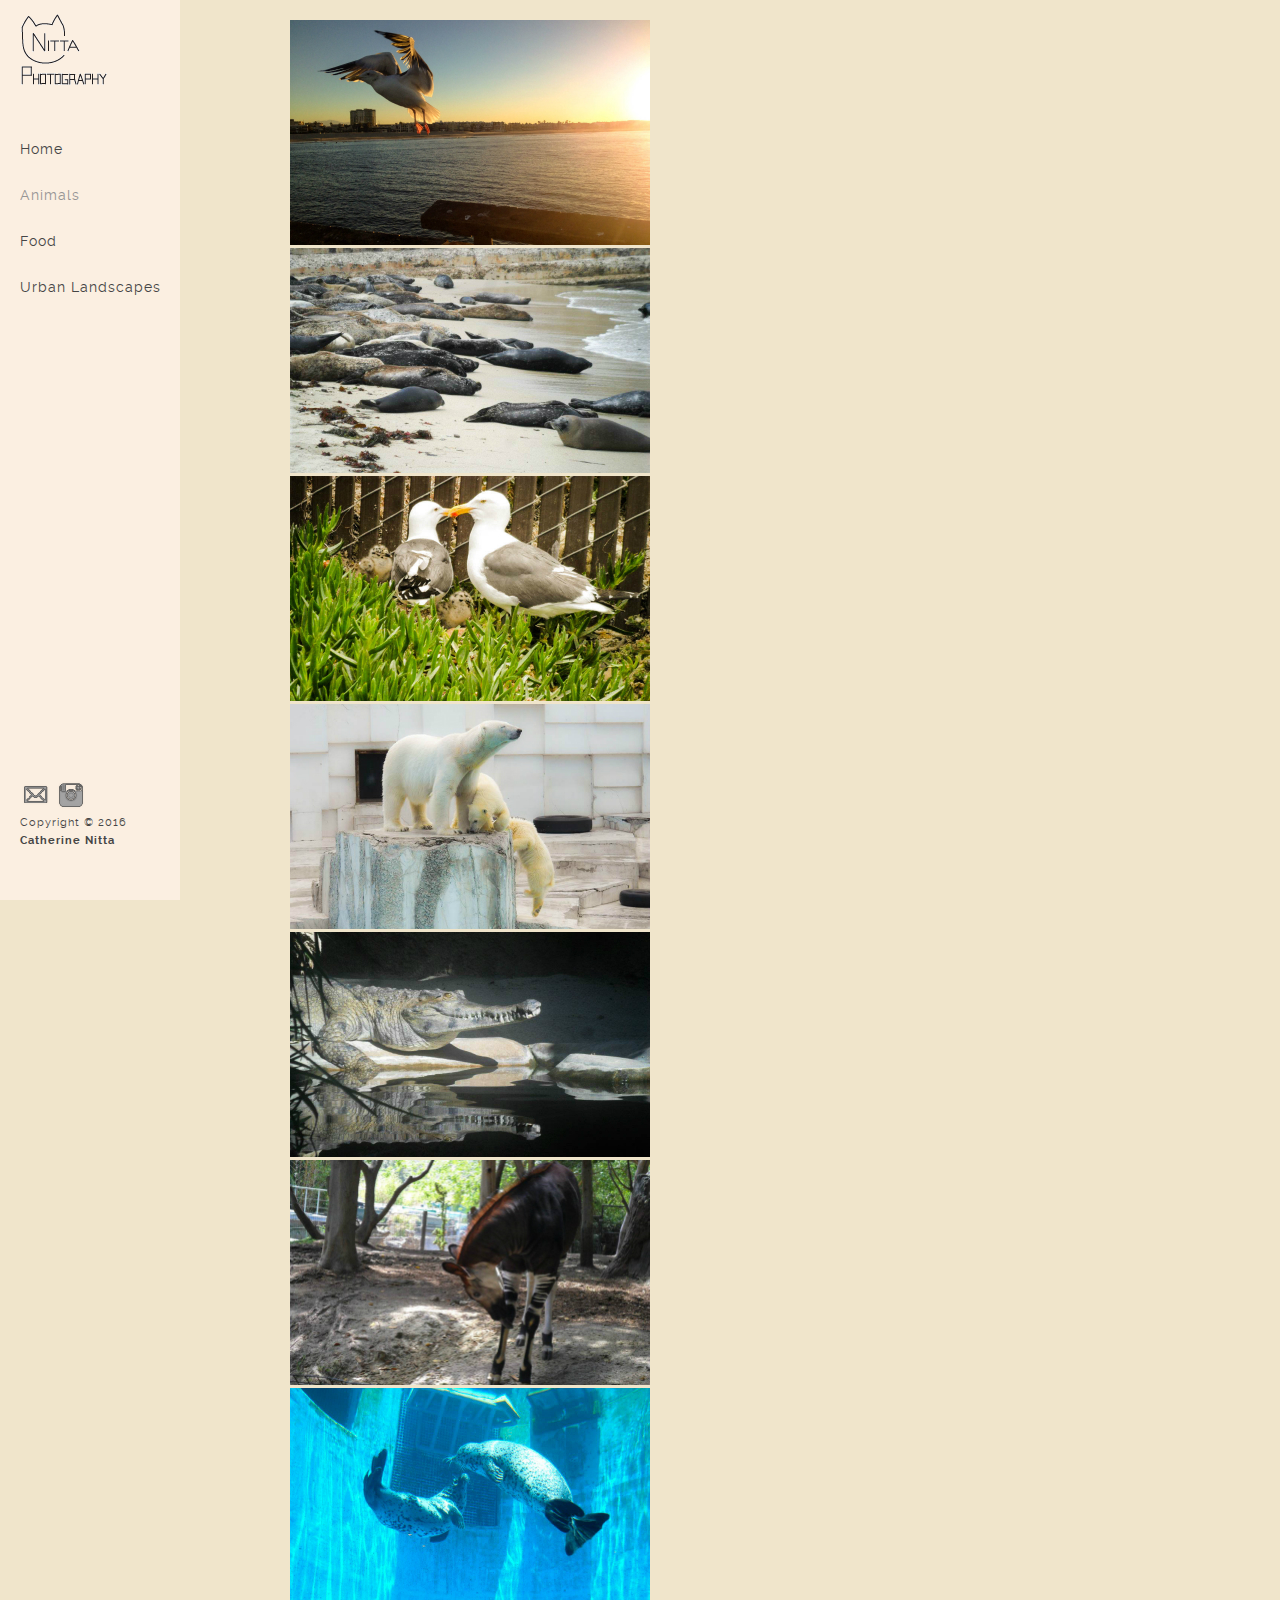
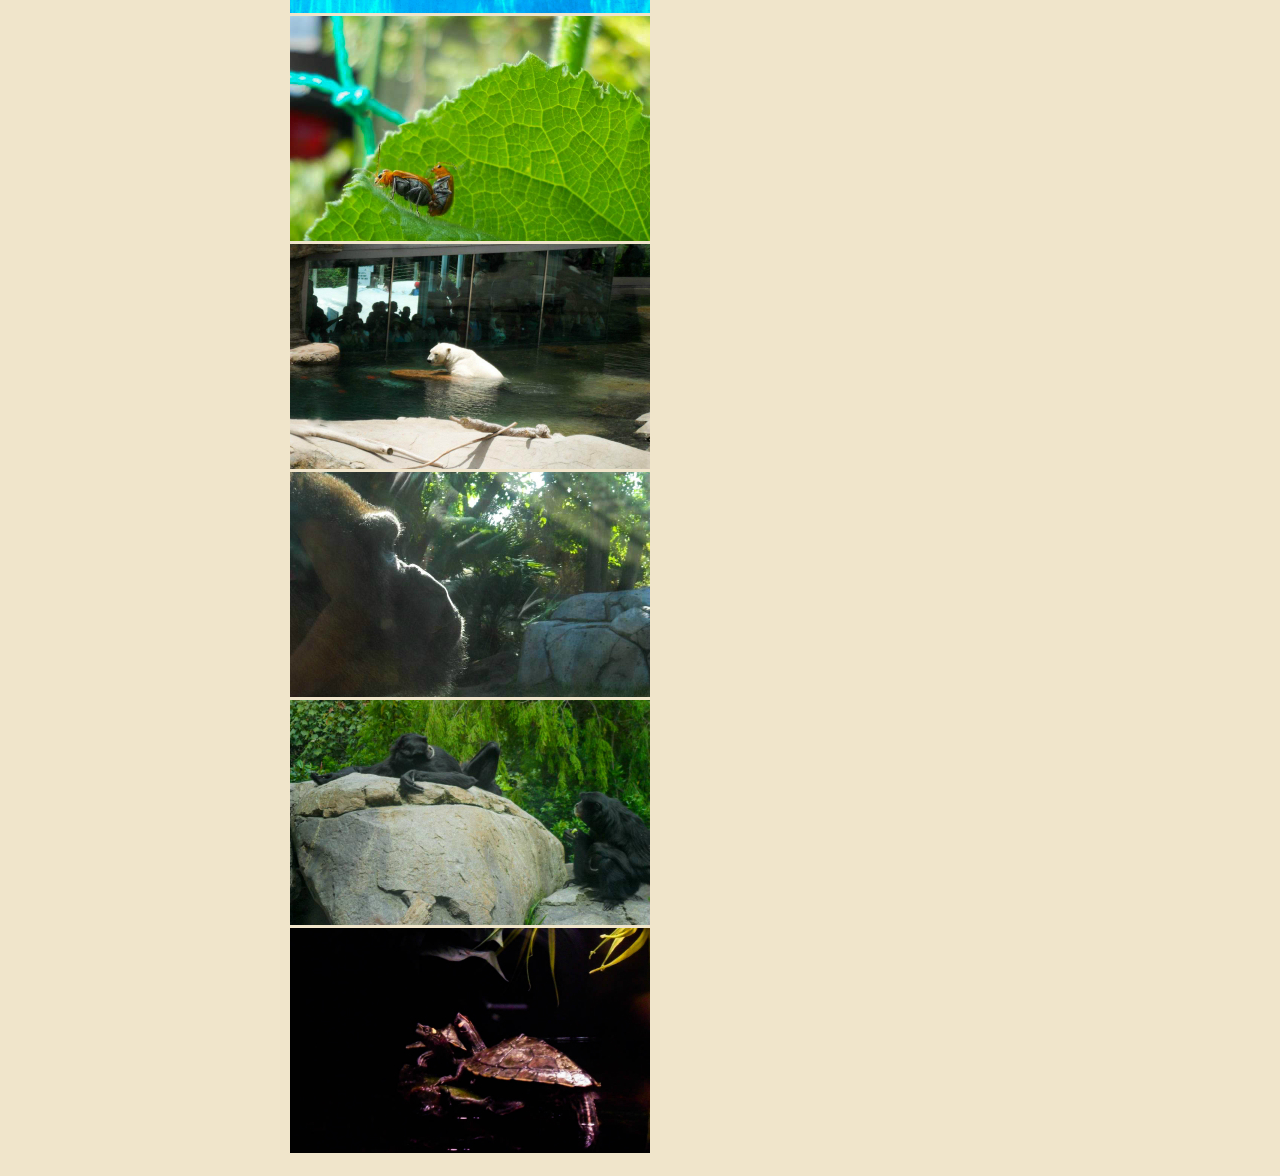
==== animals/index.html @ b9a24c85 "Merge pull request #2 from ni-tta/master" ====
<!DOCTYPE html>
<html>
<head>
	<title>Animals | Cat Nitta Photography</title>
	<meta http-equiv="Content-Type" content="text/html; charset=UTF-8" />

	<!-- Add jQuery library -->
	<script type="text/javascript" src="../js/jquery-1.10.1.min.js"></script>

	<!-- Add mousewheel plugin (this is optional) -->
	<script type="text/javascript" src="../js/jquery.mousewheel-3.0.6.pack.js"></script>

	<!-- Add fancyBox main JS and CSS files -->
	<script type="text/javascript" src="../source/jquery.fancybox.js?v=2.1.5"></script>
	<link rel="stylesheet" type="text/css" href="../source/jquery.fancybox.css?v=2.1.5" media="screen" />

	<!-- Add Button helper (this is optional) -->
	<link rel="stylesheet" type="text/css" href="../source/helpers/jquery.fancybox-buttons.css?v=1.0.5" />
	<script type="text/javascript" src="../source/helpers/jquery.fancybox-buttons.js?v=1.0.5"></script>

	<!-- Add Thumbnail helper (this is optional) -->
	<link rel="stylesheet" type="text/css" href="../source/helpers/jquery.fancybox-thumbs.css?v=1.0.7" />
	<script type="text/javascript" src="../source/helpers/jquery.fancybox-thumbs.js?v=1.0.7"></script>

	<!-- Add Media helper (this is optional) -->
	<script type="text/javascript" src="../source/helpers/jquery.fancybox-media.js?v=1.0.6"></script>

	<link rel="stylesheet" type="text/css" href="../css/reset.css">
	<link rel="stylesheet" type="text/css" href="../css/main.css">
    <script type="text/javascript" src="../js/main.js"></script>

	<script type="text/javascript">
		$(document).ready(function() {
			/*
			 *  Simple image gallery. Uses default settings
			 */

			$('.fancybox').fancybox();

			/*
			 *  Different effects
			 */

			// Change title type, overlay closing speed
			$(".fancybox-effects-a").fancybox({
				helpers: {
					title : {
						type : 'outside'
					},
					overlay : {
						speedOut : 0
					}
				}
			});

			// Disable opening and closing animations, change title type
			$(".fancybox-effects-b").fancybox({
				openEffect  : 'none',
				closeEffect	: 'none',

				helpers : {
					title : {
						type : 'over'
					}
				}
			});

			// Set custom style, close if clicked, change title type and overlay color
			$(".fancybox-effects-c").fancybox({
				wrapCSS    : 'fancybox-custom',
				closeClick : true,

				openEffect : 'none',

				helpers : {
					title : {
						type : 'inside'
					},
					overlay : {
						css : {
							'background' : 'rgba(238,238,238,0.85)'
						}
					}
				}
			});

			// Remove padding, set opening and closing animations, close if clicked and disable overlay
			$(".fancybox-effects-d").fancybox({
				padding: 0,

				openEffect : 'elastic',
				openSpeed  : 150,

				closeEffect : 'elastic',
				closeSpeed  : 150,

				closeClick : true,

				helpers : {
					overlay : null
				}
			});

			/*
			 *  Button helper. Disable animations, hide close button, change title type and content
			 */

			$('.fancybox-buttons').fancybox({
				openEffect  : 'none',
				closeEffect : 'none',

				prevEffect : 'none',
				nextEffect : 'none',

				closeBtn  : false,

				helpers : {
					title : {
						type : 'inside'
					},
					buttons	: {}
				},

				afterLoad : function() {
					this.title = 'Image ' + (this.index + 1) + ' of ' + this.group.length + (this.title ? ' - ' + this.title : '');
				}
			});


			/*
			 *  Thumbnail helper. Disable animations, hide close button, arrows and slide to next gallery item if clicked
			 */

			$('.fancybox-thumbs').fancybox({
				prevEffect : 'none',
				nextEffect : 'none',

				closeBtn  : false,
				arrows    : false,
				nextClick : true,

				helpers : {
					thumbs : {
						width  : 50,
						height : 50
					}
				}
			});

			/*
			 *  Media helper. Group items, disable animations, hide arrows, enable media and button helpers.
			*/
			$('.fancybox-media')
				.attr('rel', 'media-gallery')
				.fancybox({
					openEffect : 'none',
					closeEffect : 'none',
					prevEffect : 'none',
					nextEffect : 'none',

					arrows : false,
					helpers : {
						media : {},
						buttons : {}
					}
				});

			/*
			 *  Open manually
			 */

			$("#fancybox-manual-a").click(function() {
				$.fancybox.open('1_b.jpg');
			});

			$("#fancybox-manual-b").click(function() {
				$.fancybox.open({
					href : 'iframe.html',
					type : 'iframe',
					padding : 5
				});
			});

			$("#fancybox-manual-c").click(function() {
				$.fancybox.open([
					{
						href : '1_b.jpg',
						title : 'My title'
					}, {
						href : '2_b.jpg',
						title : '2nd title'
					}, {
						href : '3_b.jpg'
					}
				], {
					helpers : {
						thumbs : {
							width: 75,
							height: 50
						}
					}
				});
			});


		});
	</script>
	<style type="text/css">
		.fancybox-custom .fancybox-skin {
			box-shadow: 0 0 50px #222;
		}

		body {
			max-width: 700px;
			margin: 0 auto;
		}
	</style>
</head>
<body>
	<header>
		<div class="logo">
			<a href="index.html"><img src="../img/photo_logo.gif" alt="Cat Nitta Photography"/></a>
		</div>

		<div id="menu_icon"></div>
		<nav>
			<ul>
				<li><a href="../index.html">Home</a></li>
				<li><a href="../animals/index.html" class="selected">Animals</a></li>
				<li><a href="../food/index.html">Food</a></li>
				<li><a href="../urban/index.html">Urban Landscapes</a></li>
			</ul>
		</nav>

		<div class="footer clearfix">
			<ul class="social clearfix">
				<li><a href="mailto:nittac@berkeley.edu" class="email" data-title="Email"></a></li>
				<li><a href="http://instagram.com/onekitcat" class="instagram" data-title="Instagram"></a></li>
				<!--<li><a href="#" class="facebook" data-title="Facebook"></a></li>
				<li><a href="#" class="twitter" data-title="Twitter"></a></li>
				<li><a href="#" class="linkedin" data-title="LinkedIn"></a></li>
				<li><a href="#" class="github" data-title="Github"></a></li>
                <li><a href="#" class="deviantart" data-title="DeviantArt"></a></li> -->
			</ul>

			<div class="rights">
				<p>Copyright © 2016</p>
				<p><a href="http://ni-tta.github.io">Catherine Nitta</a></p>
			</div>
		</div >
	</header>
	<div id="lightbox">
	<p>
		<a class="fancybox" href="animal1.jpg" data-fancybox-group="gallery" title="This seagull flees the rising sun (Venice Beach, CA)."><img src="an1tn.jpg" alt="" /></a>

		<a class="fancybox" href="animal2.jpg" data-fancybox-group="gallery" title="Seals sunbath on the beach (La Jolla Beach, CA)."><img src="an2tn.jpg" alt="" /></a>

		<a class="fancybox" href="animal3.jpg" data-fancybox-group="gallery" title="A seagull parent returns to its family's nest (La Jolla Beach, CA)."><img src="an3tn.jpg" alt="" /></a>

		<a class="fancybox" href="animal4.jpg" data-fancybox-group="gallery" title="A polar bear family makes the most of their life in captivity (Maruyama Zoo, Chuo-ku, Sapporo, Hokkaido, Japan)."><img src="an4tn.jpg" alt="" /></a>

		<a class="fancybox" href="animal5.jpg" data-fancybox-group="gallery" title="This crocodile wonders who it's next victim shall be (San Diego Zoo, San Diego, CA)."><img src="an5tn.jpg" alt="" /></a>

		<a class="fancybox" href="animal6.jpg" data-fancybox-group="gallery" title="An unusual creature, this okapi is bashful with the sudden attention (San Diego Zoo, San Diego, CA)."><img src="an6tn.jpg" alt="" /></a>

		<a class="fancybox" href="animal7.jpg" data-fancybox-group="gallery" title="Seals being playful with each other (Nagoya Aquarium, Nagoya, Japan)."><img src="an7tn.jpg" alt="" /></a>

		<a class="fancybox" href="animal8.jpg" data-fancybox-group="gallery" title="Insects mating on the edge of a cucumber plant leaf (Gifu, Japan)."><img src="an8tn.jpg" alt="" /></a>

		<a class="fancybox" href="animal9.jpg" data-fancybox-group="gallery" title="A polar bear is tired of receiving attention all day long (San Diego Zoo, San Diego, CA)."><img src="an9tn.jpg" alt="" /></a>

		<a class="fancybox" href="animal10.jpg" data-fancybox-group="gallery" title="A gorilla contemplates its life in captivity (San Diego Zoo, San Diego, CA)."><img src="an10tn.jpg" alt="" /></a>

		<a class="fancybox" href="animal11.jpg" data-fancybox-group="gallery" title="A pair of bonobos gaze at each other in adoration (San Diego Zoo, San Diego, CA)."><img src="an11tn.jpg" alt="" /></a>

		<a class="fancybox" href="animal12.jpg" data-fancybox-group="gallery" title="Two turtles bask in the warmth of their enclosure (San Diego Zoo, San Diego, CA)."><img src="an12tn.jpg" alt="" /></a>
	
	</p>
</div>
	
</body>
</html>
---- css/main.css ----
@font-face {
    font-family: 'raleway-regular';
    src: url('../fonts/raleway-regular.eot');
    src: url('../fonts/raleway-regular.eot?#iefix') format('embedded-opentype'),
         url('../fonts/raleway-regular.woff') format('woff'),
         url('../fonts/raleway-regular.ttf') format('truetype'),
         url('../fonts/raleway-regular.svg#ralewayregular') format('svg');
    font-weight: normal;
    font-style: normal;

}


@font-face {
    font-family: 'raleway-bold';
    src: url('../fonts/raleway-bold.eot');
    src: url('../fonts/raleway-bold.eot?#iefix') format('embedded-opentype'),
         url('../fonts/raleway-bold.woff') format('woff'),
         url('../fonts/raleway-bold.ttf') format('truetype'),
         url('../fonts/raleway-bold.svg#ralewaybold') format('svg');
    font-weight: normal;
    font-style: normal;

}


@font-face {
    font-family: 'raleway-semibold';
    src: url('../fonts/raleway-semibold.eot');
    src: url('../fonts/raleway-semibold.eot?#iefix') format('embedded-opentype'),
         url('../fonts/raleway-semibold.woff') format('woff'),
         url('../fonts/raleway-semibold.ttf') format('truetype'),
         url('../fonts/raleway-semibold.svg#ralewaysemibold') format('svg');
    font-weight: normal;
    font-style: normal;

}




body{
    background: #f0e5cb;
}

.wrapper{
    width: auto;
    margin: 0 auto;
}

header ul.social li a,
.main .work a .caption,
header nav ul li a{
    transition:all .1s linear;
    -webkit-transition:all .1s linear;
    -moz-transition:all .1s linear;
    -o-transition:all .1s linear;
}

h1, h2, h3, h4, h5 ,h6{
    color: #4b4848;
    font-family: "raleway-regular", arial;
    letter-spacing: 1px;
}

h1              { font-size: 2em; margin: .67em 0 }
h2              { font-size: 1.5em; margin: .75em 0 }
h3              { font-size: 1.17em; margin: .83em 0 }
h5              { font-size: .83em; margin: 1.5em 0 }
h6              { font-size: .75em; margin: 1.67em 0 }
h1, h2, h3, h4,
h5, h6          { font-weight: bolder }

.clearfix:before,  
.clearfix:after {  
    content: " ";   
}  
.clearfix:after {  
    clear: both;  
}  
 
.clearfix {  
    *zoom: 1;  
}

@media (min-width:1099px){
    header{
        display: block;
        position: fixed;
        top: 0;
        left: 0;
        width: 160px;
        min-height: 100%;
        padding: 0 0 0 20px;
        background: #fbefe1; 
        float: left;
        overflow: hidden;
        z-index: 9999;
    }

    header .logo{
        margin-top: 10px;
    }

    header nav ul{
        display: block;
        overflow: hidden;
        margin-top: 50px;
        list-style: none;
    }

    header nav ul li{
        display: block;
        margin-bottom: 30px;
    }

    header nav ul li a{
        color: #454545;
        font-family: "raleway-regular", arial;
        font-size: 14px;
        text-decoration: none;
        letter-spacing: 1px;
    }

    header nav ul li a:hover,
    header nav ul li a.selected{
        color: #969595;
    }

    header .footer{
        position: absolute;
        bottom: 50px;
    }

    header ul.social{
        list-style: none;
        margin-bottom: 5px;
    }

    header ul.social li{
        display: block;
        float: left;
        position: relative;
        margin: 0 5px 5px 0;
    }


    header ul.social li a{
        display: block;
        width: 30px;
        height: 30px;
        background: url('../img/sm_logos.png') no-repeat;
        background-position: 0 0;
    }


    header ul.social li a:hover{
        background: url('../img/sm_logos_hover.png') no-repeat;
    }



    header ul.social li a.email,
    header ul.social li a.email:hover{
        background-position: 0 0;
    }


    header ul.social li a.instagram,
    header ul.social li a.instagram:hover{
        background-position: -32px 0;
    }

    header ul.social li a.facebook,
    header ul.social li a.facebook:hover{
        background-position: -64px 0;
    }

    header ul.social li a.twitter,
    header ul.social li a.twitter:hover{
        background-position: -96px 0;
    }

    header ul.social li a.linkedin,
    header ul.social li a.linkedin:hover{
        background-position: -130px 0;
    }

    header ul.social li a.github,
    header ul.social li a.github:hover{
        background-position: -160px 0;
    }
	
	header ul.social li a.deviantart,
    header ul.social li a.deviantart:hover{
        background-position: -192px 0;
    }


    header .rights p{
        color: #454545;
        font-family: "raleway-regular", arial;
        font-size: 11px;
        letter-spacing: 1px;
        line-height: 18px;
    }

    header .rights a{
        font-family: "raleway-bold", arial;
        font-weight: bold;
        text-decoration: none;
    }
    #menu_icon,
    .close_menu{
        display: none;
    }

}

#menu_icon,
.close_menu{
    float: right;
    margin-right: 40px;
    width: 40px;
    height: 40px;
    cursor: pointer;
    background: url('../img/men_icons.png') no-repeat;
}

#menu_icon{    
    background-position: 0 0;
}
.close_menu{
    background-position: -41px 0!important;
}






/*  Main  */
.main{
    width: auto;
    height: auto;
    padding-left: 160px;
    -moz-box-sizing: border-box;
    -webkit-box-sizing: border-box;
    box-sizing: border-box;
    position: relative;
    z-index: 55;
    background: #fbefe1;
    clear: both;
}


/*  Home/portfolio  */
.main .work{
    width: auto;
    height: auto;
    float: left;
    position: relative;
    overflow: hidden;
}

#lightbox{
    padding: 20px 0px;
}

/*  Tooltip  */
.tooltip{
    display: block;
    padding: 7px 10px;
    background: #454545;
    color: #fff;
    font-family: "raleway-regular", arial;
    font-size: 12px;
    position: absolute;
    white-space: nowrap;
    z-index: 999;
    opacity: 0;
    text-align: center;
    letter-spacing: .5px;

}

.tooltip:after{
    content: '';
    width: 0px;
    height: 0px;
    border-style: solid;
    border-width: 3px 3px 0 3px;
    border-color: #454545 transparent transparent transparent;
    display: block;
    text-align: center;
    position: absolute;
    bottom: -3px;
    left: 50%;
    margin-left: -3px;
}

/*  Responsive code  */
@media (max-width:1099px){

    header{
        display: block;
        width: 100%;
        min-height: 100px;
        padding: 0;
        position: relative;
    }
    header .logo{
        margin: 40px 0 0 30px;
        float: left;
    }
    header .footer{
        display: none;
    }
    header #menu_icon,
    header .close_menu{
        float: right;
        margin: 30px 30px 0 0;
    }
    
    header nav{
        width: 100%;
        position: absolute;
        top: 100px;
        left: 0;
        z-index: 9999;
    }

    header nav ul{
        list-style: none;
        display: none;
        position: relative;
    }
    header nav ul li a{
        display: block;
        width: 100%;
        padding: 30px 0;
        text-align: center;
        color: #454545;
        font-family: "raleway-regular", arial;
        font-size: 14px;
        text-decoration: none;
        border-top: 1px solid #f7f5f5;
        background: #fff;
    }
    header nav ul li a:active{
        background: #f7f5f5;
    }
    #menu_icon,
    .close_menu,
    .show_menu{
        display: block;
    }
    .show_menu{
        display: block;
    }

    .main .work{
        width: 50%;
    }
    .main{
        width: 100%;
        position: relative;
        padding-left: 0;
    }
    #map{
        margin: 0!important;
    }
}

@media (max-width:550px){
     .main .work{
        width: 100%;
    }
}

/*! fancyBox v2.1.5 fancyapps.com | fancyapps.com/fancybox/#license */
.fancybox-wrap,
.fancybox-skin,
.fancybox-outer,
.fancybox-inner,
.fancybox-image,
.fancybox-wrap iframe,
.fancybox-wrap object,
.fancybox-nav,
.fancybox-nav span,
.fancybox-tmp
{
	padding: 0;
	margin: 0;
	border: 0;
	outline: none;
	vertical-align: top;
}

.fancybox-wrap {
	position: absolute;
	top: 0;
	left: 0;
	z-index: 8020;
}

.fancybox-skin {
	position: relative;
	background: #f9f9f9;
	color: #444;
	text-shadow: none;
	-webkit-border-radius: 4px;
	   -moz-border-radius: 4px;
	        border-radius: 4px;
}

.fancybox-opened {
	z-index: 8030;
}

.fancybox-opened .fancybox-skin {
	-webkit-box-shadow: 0 10px 25px rgba(0, 0, 0, 0.5);
	   -moz-box-shadow: 0 10px 25px rgba(0, 0, 0, 0.5);
	        box-shadow: 0 10px 25px rgba(0, 0, 0, 0.5);
}

.fancybox-outer, .fancybox-inner {
	position: relative;
}

.fancybox-inner {
	overflow: hidden;
}

.fancybox-type-iframe .fancybox-inner {
	-webkit-overflow-scrolling: touch;
}

.fancybox-error {
	color: #444;
	font: 14px/20px "Helvetica Neue",Helvetica,Arial,sans-serif;
	margin: 0;
	padding: 15px;
	white-space: nowrap;
}

.fancybox-image, .fancybox-iframe {
	display: block;
	width: 100%;
	height: 100%;
}

.fancybox-image {
	max-width: 100%;
	max-height: 100%;
}

#fancybox-loading, .fancybox-close, .fancybox-prev span, .fancybox-next span {
	background-image: url('fancybox_sprite.png');
}

#fancybox-loading {
	position: fixed;
	top: 50%;
	left: 50%;
	margin-top: -22px;
	margin-left: -22px;
	background-position: 0 -108px;
	opacity: 0.8;
	cursor: pointer;
	z-index: 8060;
}

#fancybox-loading div {
	width: 44px;
	height: 44px;
	background: url('fancybox_loading.gif') center center no-repeat;
}

.fancybox-close {
	position: absolute;
	top: -18px;
	right: -18px;
	width: 36px;
	height: 36px;
	cursor: pointer;
	z-index: 8040;
}

.fancybox-nav {
	position: absolute;
	top: 0;
	width: 40%;
	height: 100%;
	cursor: pointer;
	text-decoration: none;
	background: transparent url('blank.gif'); /* helps IE */
	-webkit-tap-highlight-color: rgba(0,0,0,0);
	z-index: 8040;
}

.fancybox-prev {
	left: 0;
}

.fancybox-next {
	right: 0;
}

.fancybox-nav span {
	position: absolute;
	top: 50%;
	width: 36px;
	height: 34px;
	margin-top: -18px;
	cursor: pointer;
	z-index: 8040;
	visibility: hidden;
}

.fancybox-prev span {
	left: 10px;
	background-position: 0 -36px;
}

.fancybox-next span {
	right: 10px;
	background-position: 0 -72px;
}

.fancybox-nav:hover span {
	visibility: visible;
}

.fancybox-tmp {
	position: absolute;
	top: -99999px;
	left: -99999px;
	visibility: hidden;
	max-width: 99999px;
	max-height: 99999px;
	overflow: visible !important;
}

/* Overlay helper */

.fancybox-lock {
    overflow: hidden !important;
    width: auto;
}

.fancybox-lock body {
    overflow: hidden !important;
}

.fancybox-lock-test {
    overflow-y: hidden !important;
}

.fancybox-overlay {
	position: absolute;
	top: 0;
	left: 0;
	overflow: hidden;
	display: none;
	z-index: 8010;
	background: url('fancybox_overlay.png');
}

.fancybox-overlay-fixed {
	position: fixed;
	bottom: 0;
	right: 0;
}

.fancybox-lock .fancybox-overlay {
	overflow: auto;
	overflow-y: scroll;
}

/* Title helper */

.fancybox-title {
	visibility: hidden;
	font: normal 13px/20px "Helvetica Neue",Helvetica,Arial,sans-serif;
	position: relative;
	text-shadow: none;
	z-index: 8050;
}

.fancybox-opened .fancybox-title {
	visibility: visible;
}

.fancybox-title-float-wrap {
	position: absolute;
	bottom: 0;
	right: 50%;
	margin-bottom: -35px;
	z-index: 8050;
	text-align: center;
}

.fancybox-title-float-wrap .child {
	display: inline-block;
	margin-right: -100%;
	padding: 2px 20px;
	background: transparent; /* Fallback for web browsers that doesn't support RGBa */
	background: rgba(0, 0, 0, 0.8);
	-webkit-border-radius: 15px;
	   -moz-border-radius: 15px;
	        border-radius: 15px;
	text-shadow: 0 1px 2px #222;
	color: #FFF;
	font-weight: bold;
	line-height: 24px;
	white-space: nowrap;
}

.fancybox-title-outside-wrap {
	position: relative;
	margin-top: 10px;
	color: #fff;
}

.fancybox-title-inside-wrap {
	padding-top: 10px;
}

.fancybox-title-over-wrap {
	position: absolute;
	bottom: 0;
	left: 0;
	color: #fff;
	padding: 10px;
	background: #000;
	background: rgba(0, 0, 0, .8);
}

/*Retina graphics!*/
@media only screen and (-webkit-min-device-pixel-ratio: 1.5),
	   only screen and (min--moz-device-pixel-ratio: 1.5),
	   only screen and (min-device-pixel-ratio: 1.5){

	#fancybox-loading, .fancybox-close, .fancybox-prev span, .fancybox-next span {
		background-image: url('fancybox_sprite@2x.png');
		background-size: 44px 152px; /*The size of the normal image, half the size of the hi-res image*/
	}

	#fancybox-loading div {
		background-image: url('fancybox_loading@2x.gif');
		background-size: 24px 24px; /*The size of the normal image, half the size of the hi-res image*/
	}
}
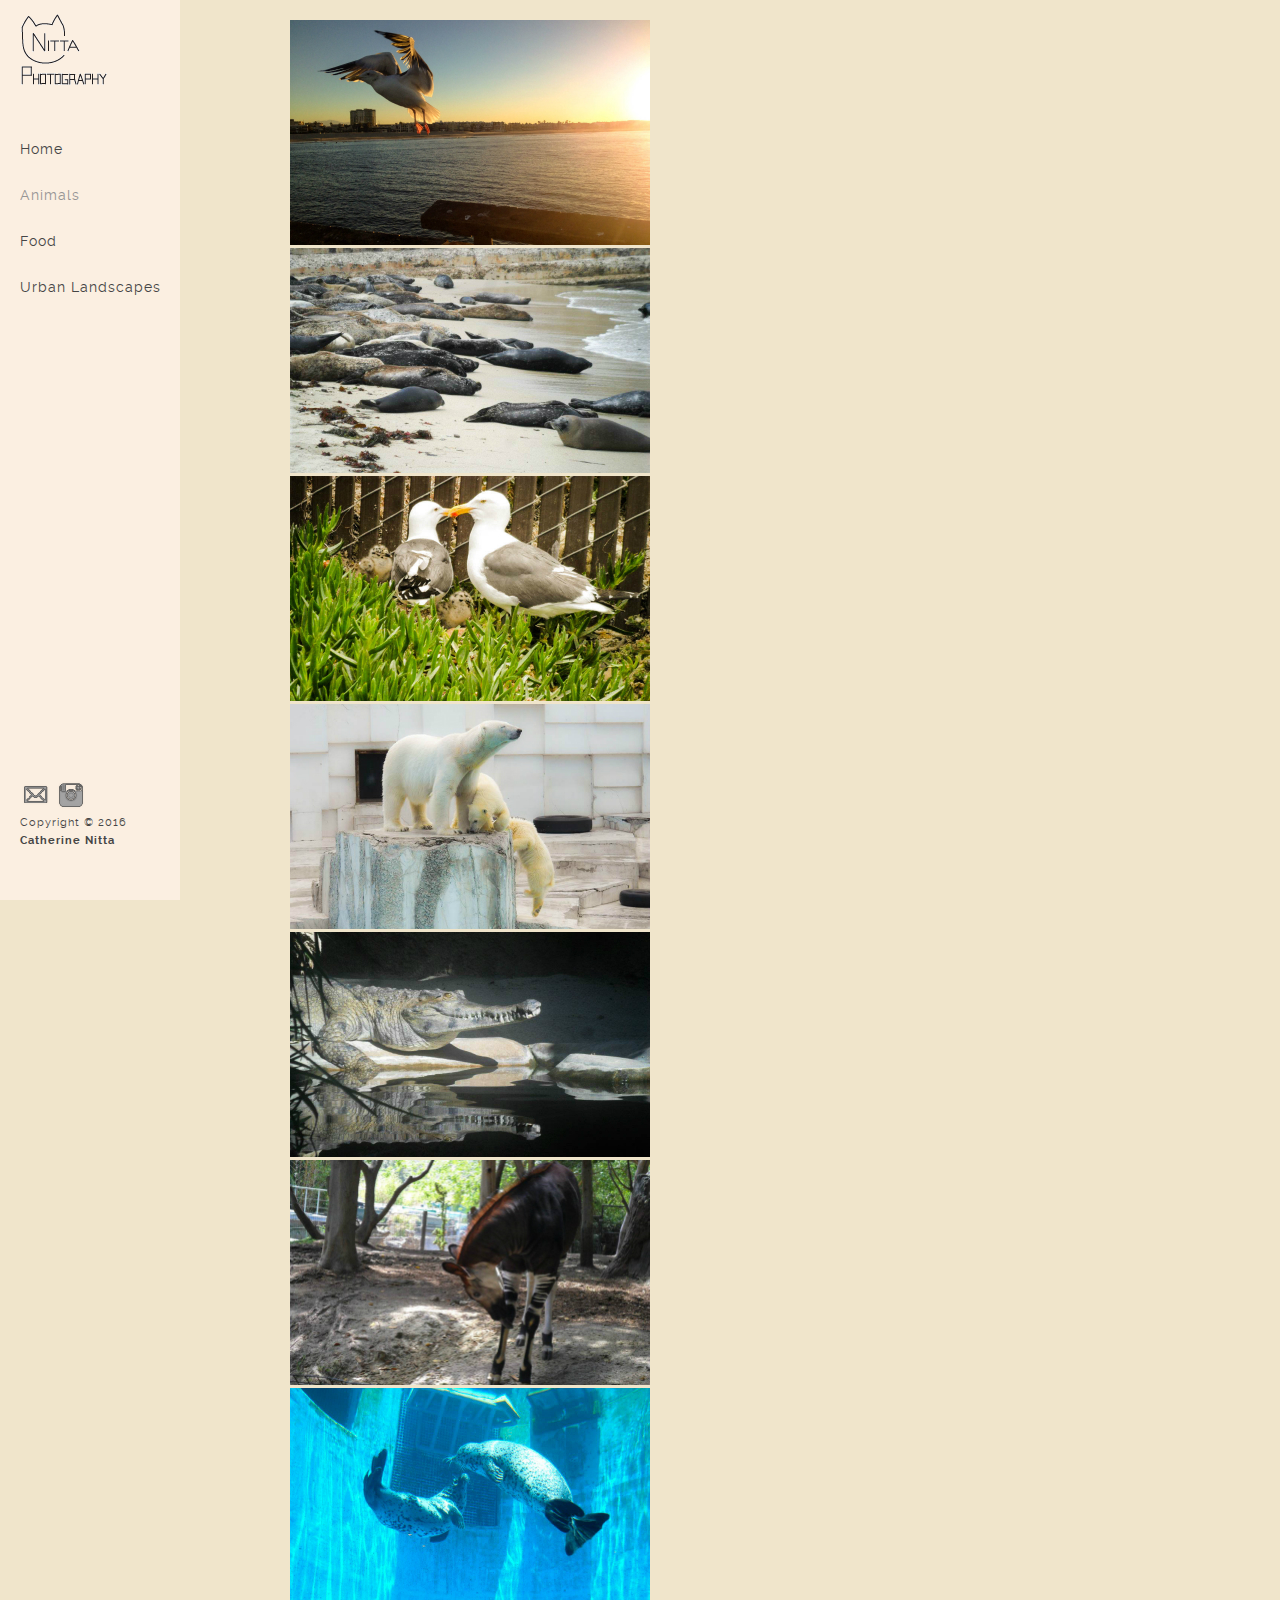
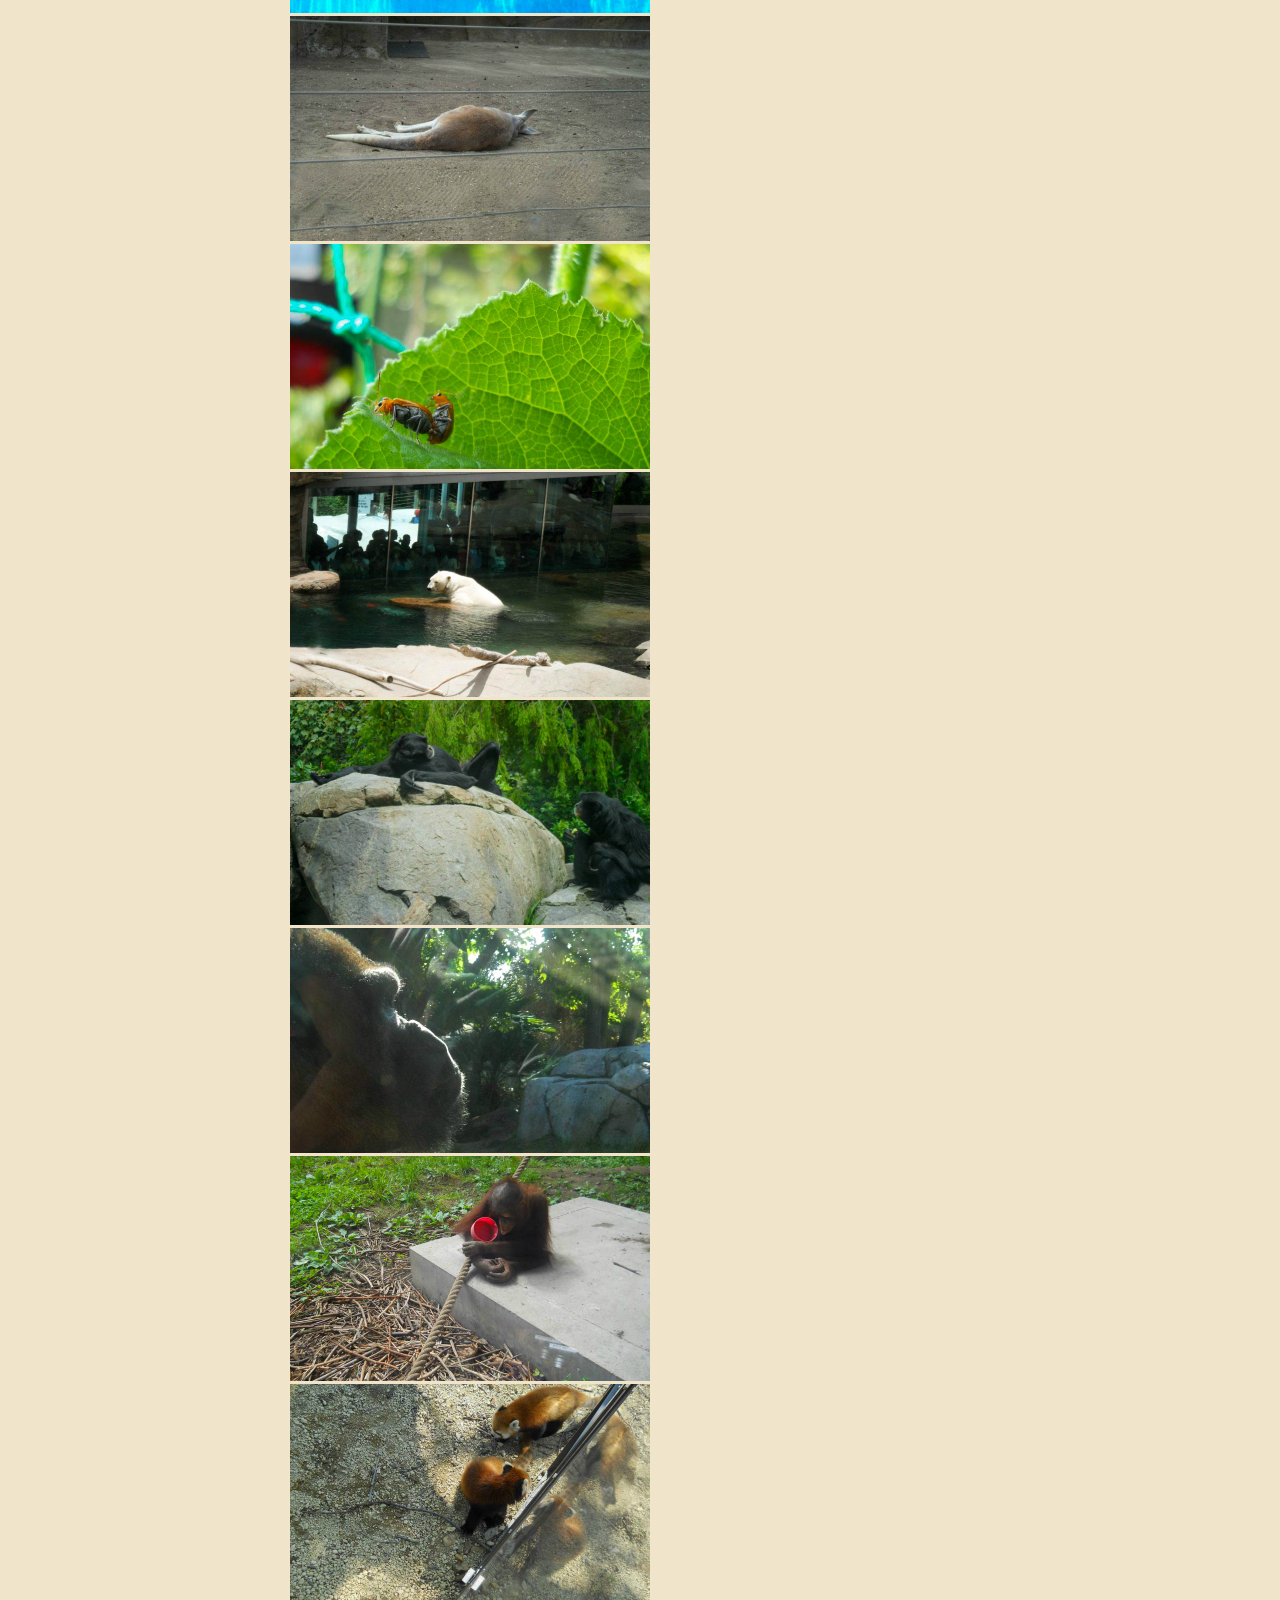
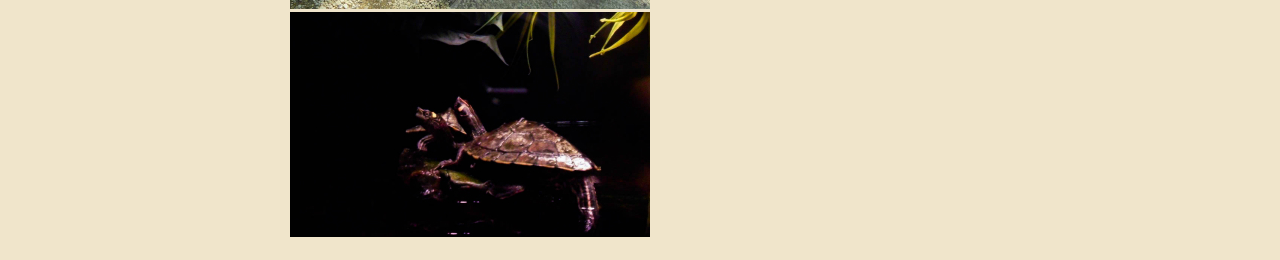
==== commit a8851e45: "Merge pull request #3 from ni-tta/master" ====
--- a/animals/index.html
+++ b/animals/index.html
@@ -219,7 +219,7 @@
 <body>
 	<header>
 		<div class="logo">
-			<a href="index.html"><img src="../img/photo_logo.gif" alt="Cat Nitta Photography"/></a>
+			<a href="../index.html"><img src="../img/photo_logo.gif" alt="Cat Nitta Photography"/></a>
 		</div>
 
 		<div id="menu_icon"></div>
@@ -253,27 +253,33 @@
 	<p>
 		<a class="fancybox" href="animal1.jpg" data-fancybox-group="gallery" title="This seagull flees the rising sun (Venice Beach, CA)."><img src="an1tn.jpg" alt="" /></a>
 
-		<a class="fancybox" href="animal2.jpg" data-fancybox-group="gallery" title="Seals sunbath on the beach (La Jolla Beach, CA)."><img src="an2tn.jpg" alt="" /></a>
+		<a class="fancybox" href="animal2.jpg" data-fancybox-group="gallery" title="Seals sunbathe on the beach (La Jolla Beach, CA)."><img src="an2tn.jpg" alt="" /></a>
 
 		<a class="fancybox" href="animal3.jpg" data-fancybox-group="gallery" title="A seagull parent returns to its family's nest (La Jolla Beach, CA)."><img src="an3tn.jpg" alt="" /></a>
 
 		<a class="fancybox" href="animal4.jpg" data-fancybox-group="gallery" title="A polar bear family makes the most of their life in captivity (Maruyama Zoo, Chuo-ku, Sapporo, Hokkaido, Japan)."><img src="an4tn.jpg" alt="" /></a>
 
-		<a class="fancybox" href="animal5.jpg" data-fancybox-group="gallery" title="This crocodile wonders who it's next victim shall be (San Diego Zoo, San Diego, CA)."><img src="an5tn.jpg" alt="" /></a>
-
-		<a class="fancybox" href="animal6.jpg" data-fancybox-group="gallery" title="An unusual creature, this okapi is bashful with the sudden attention (San Diego Zoo, San Diego, CA)."><img src="an6tn.jpg" alt="" /></a>
+		<a class="fancybox" href="animal5.jpg" data-fancybox-group="gallery" title="This crocodile wonders who its next victim shall be (San Diego Zoo, San Diego, CA)."><img src="an5tn.jpg" alt="" /></a>
+
+		<a class="fancybox" href="animal6.jpg" data-fancybox-group="gallery" title="An unusual creature, this okapi is bashful due to the sudden attention (San Diego Zoo, San Diego, CA)."><img src="an6tn.jpg" alt="" /></a>
 
 		<a class="fancybox" href="animal7.jpg" data-fancybox-group="gallery" title="Seals being playful with each other (Nagoya Aquarium, Nagoya, Japan)."><img src="an7tn.jpg" alt="" /></a>
 
-		<a class="fancybox" href="animal8.jpg" data-fancybox-group="gallery" title="Insects mating on the edge of a cucumber plant leaf (Gifu, Japan)."><img src="an8tn.jpg" alt="" /></a>
-
-		<a class="fancybox" href="animal9.jpg" data-fancybox-group="gallery" title="A polar bear is tired of receiving attention all day long (San Diego Zoo, San Diego, CA)."><img src="an9tn.jpg" alt="" /></a>
-
-		<a class="fancybox" href="animal10.jpg" data-fancybox-group="gallery" title="A gorilla contemplates its life in captivity (San Diego Zoo, San Diego, CA)."><img src="an10tn.jpg" alt="" /></a>
+		<a class="fancybox" href="animal8.jpg" data-fancybox-group="gallery" title="&ldquo;It&#39;s Monday, I don&#39;t want to get up.&rdquo; (San Diego Zoo, San Diego, CA)"><img src="an8tn.jpg" alt="" /></a>
+
+		<a class="fancybox" href="animal9.jpg" data-fancybox-group="gallery" title="Insects mating on the edge of a cucumber plant leaf (Gifu, Japan)."><img src="an9tn.jpg" alt="" /></a>
+
+		<a class="fancybox" href="animal10.jpg" data-fancybox-group="gallery" title="A polar bear is tired of receiving attention all day long (San Diego Zoo, San Diego, CA)."><img src="an10tn.jpg" alt="" /></a>
 
 		<a class="fancybox" href="animal11.jpg" data-fancybox-group="gallery" title="A pair of bonobos gaze at each other in adoration (San Diego Zoo, San Diego, CA)."><img src="an11tn.jpg" alt="" /></a>
 
-		<a class="fancybox" href="animal12.jpg" data-fancybox-group="gallery" title="Two turtles bask in the warmth of their enclosure (San Diego Zoo, San Diego, CA)."><img src="an12tn.jpg" alt="" /></a>
+		<a class="fancybox" href="animal12.jpg" data-fancybox-group="gallery" title="A gorilla contemplates its life in captivity (San Diego Zoo, San Diego, CA)."><img src="an12tn.jpg" alt="" /></a>
+
+		<a class="fancybox" href="animal13.jpg" data-fancybox-group="gallery" title="A young chimpanzee plays with its food dish (San Diego Zoo, San Diego, CA)."><img src="an13tn.jpg" alt="" /></a>
+
+		<a class="fancybox" href="animal14.jpg" data-fancybox-group="gallery" title="&ldquo;Follow me, we can escape this way.&rdquo; (Maruyama Zoo, Chuo-ku, Sapporo, Hokkaido, Japan)"><img src="an14tn.jpg" alt="" /></a>
+
+		<a class="fancybox" href="animal15.jpg" data-fancybox-group="gallery" title="Two turtles bask in the warmth of their enclosure (San Diego Zoo, San Diego, CA)."><img src="an15tn.jpg" alt="" /></a>
 	
 	</p>
 </div>
--- a/css/main.css
+++ b/css/main.css
@@ -224,7 +224,7 @@
     width: 40px;
     height: 40px;
     cursor: pointer;
-    background: url('../img/men_icons.png') no-repeat;
+    background: url('../img/menu.png') no-repeat;
 }
 
 #menu_icon{    
@@ -340,15 +340,15 @@
         width: 100%;
         padding: 30px 0;
         text-align: center;
-        color: #454545;
+        color: #fbefe1;
         font-family: "raleway-regular", arial;
         font-size: 14px;
         text-decoration: none;
-        border-top: 1px solid #f7f5f5;
+        border-top: 1px solid #fbefe1;
         background: #fff;
     }
     header nav ul li a:active{
-        background: #f7f5f5;
+        background: #fbefe1;
     }
     #menu_icon,
     .close_menu,
@@ -366,9 +366,6 @@
         width: 100%;
         position: relative;
         padding-left: 0;
-    }
-    #map{
-        margin: 0!important;
     }
 }
 
